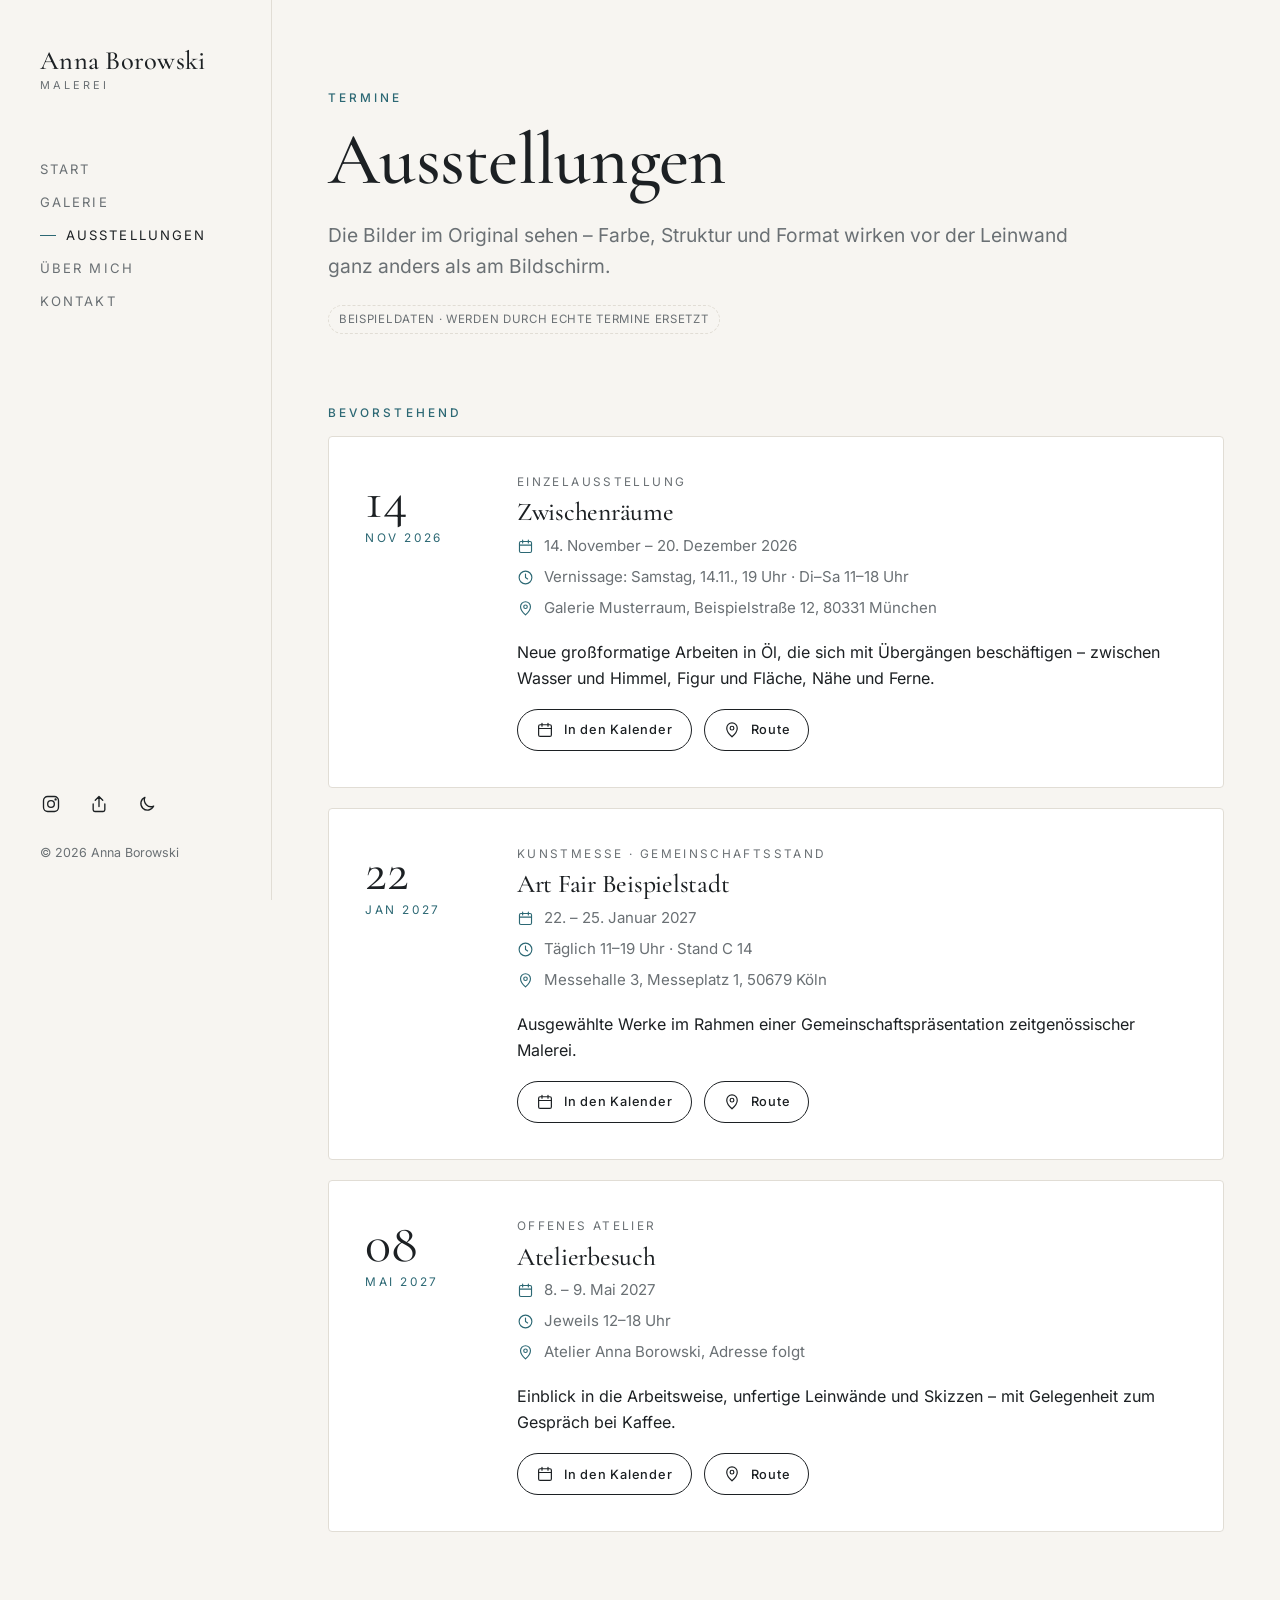
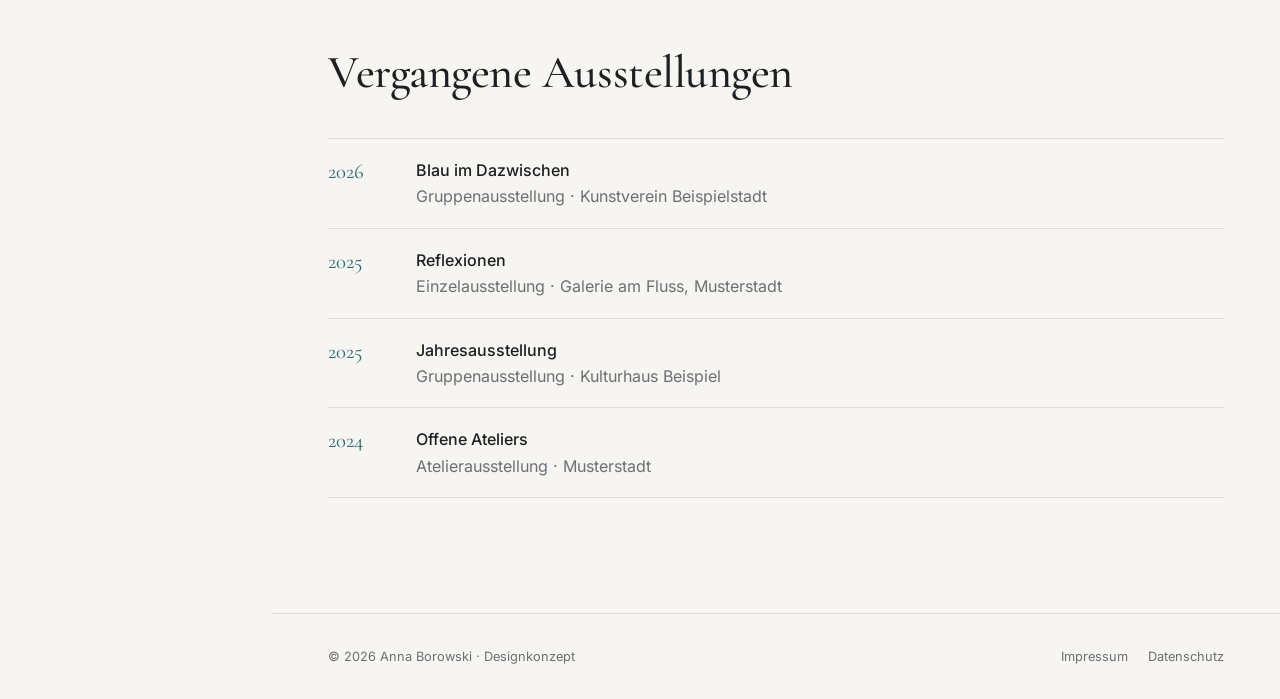
==== ausstellungen.html @ f3c29e10 "Website-Konzept für Anna Borowski Statisches Designkonzept (HTML/CSS/JS, ohne Build) für GitHub Page" ====
<!doctype html>
<html lang="de">
<head>
  <meta charset="utf-8">
  <meta name="viewport" content="width=device-width, initial-scale=1, viewport-fit=cover">
  <title>Ausstellungen · Anna Borowski</title>
  <meta name="description" content="Bevorstehende und vergangene Ausstellungen von Anna Borowski.">
  <!-- Konzept-Demo: nicht von Suchmaschinen indexieren lassen -->
  <meta name="robots" content="noindex, nofollow">
  <meta name="theme-color" content="#f7f5f1">
  <link rel="icon" href="assets/img/favicon.svg" type="image/svg+xml">
  <link rel="preload" href="assets/fonts/cormorant-garamond-latin-500-normal.woff2" as="font" type="font/woff2" crossorigin>
  <script>
    /* Theme vor dem ersten Rendern setzen (verhindert Aufblitzen) */
    (function () {
      var t = null;
      try { t = localStorage.getItem("theme"); } catch (e) {}
      if (t !== "light" && t !== "dark") t = matchMedia("(prefers-color-scheme: dark)").matches ? "dark" : "light";
      document.documentElement.dataset.theme = t;
    })();
  </script>
  <link rel="stylesheet" href="assets/css/style.css">
  <script src="assets/js/data.js" defer></script>
  <script src="assets/js/main.js" defer></script>
</head>
<body>
  <a class="skip-link" href="#main">Zum Inhalt springen</a>

  <!-- Kopfzeile (nur Smartphone/Tablet) -->
  <header class="topbar">
    <a class="brand" href="index.html"><span class="brand__name">Anna Borowski</span></a>
    <div class="topbar__actions">
      <button class="icon-btn" type="button" data-share aria-label="Seite teilen"><svg viewBox="0 0 24 24" fill="none" stroke="currentColor" stroke-width="1.6" stroke-linecap="round" stroke-linejoin="round" aria-hidden="true"><path d="M12 15V3M7.5 7.5L12 3l4.5 4.5"/><path d="M5 12v7a2 2 0 002 2h10a2 2 0 002-2v-7"/></svg></button>
      <button class="icon-btn" type="button" data-theme-toggle aria-label="Dunkles Design aktivieren"><svg class="icon-moon" viewBox="0 0 24 24" fill="none" stroke="currentColor" stroke-width="1.6" stroke-linecap="round" stroke-linejoin="round" aria-hidden="true"><path d="M20 14.5A8 8 0 019.5 4a8 8 0 1010.5 10.5z"/></svg><svg class="icon-sun" viewBox="0 0 24 24" fill="none" stroke="currentColor" stroke-width="1.6" stroke-linecap="round" aria-hidden="true"><circle cx="12" cy="12" r="4"/><path d="M12 2.5v2M12 19.5v2M4.6 4.6L6 6M18 18l1.4 1.4M2.5 12h2M19.5 12h2M4.6 19.4L6 18M18 6l1.4-1.4"/></svg></button>
      <button class="icon-btn menu-btn" type="button" data-menu-toggle aria-controls="site-nav" aria-expanded="false" aria-label="Menü öffnen"><svg viewBox="0 0 24 24" fill="none" stroke="currentColor" stroke-width="1.6" stroke-linecap="round" aria-hidden="true"><path class="bar bar-1" d="M4 7h16"/><path class="bar bar-2" d="M4 12h16"/><path class="bar bar-3" d="M4 17h16"/></svg></button>
    </div>
  </header>

  <!-- Navigation: links auf dem Desktop, Vollbild-Menü auf dem Smartphone -->
  <aside class="sidebar" id="site-nav">
    <a class="brand" href="index.html"><span class="brand__name">Anna Borowski</span><span class="brand__sub">Malerei</span></a>
    <nav class="nav" aria-label="Hauptnavigation">
      <ul>
        <li><a href="index.html">Start</a></li>
        <li><a href="galerie.html">Galerie</a></li>
        <li><a href="ausstellungen.html" aria-current="page">Ausstellungen</a></li>
        <li><a href="ueber-mich.html">Über mich</a></li>
        <li><a href="kontakt.html">Kontakt</a></li>
      </ul>
    </nav>
    <div class="sidebar__foot">
      <div class="sidebar__actions">
        <a class="icon-btn" data-instagram href="https://www.instagram.com/" target="_blank" rel="noopener" aria-label="Instagram" title="Instagram"><svg viewBox="0 0 24 24" fill="none" stroke="currentColor" stroke-width="1.6" stroke-linecap="round" stroke-linejoin="round" aria-hidden="true"><rect x="3" y="3" width="18" height="18" rx="5"/><circle cx="12" cy="12" r="4"/><circle cx="17.5" cy="6.5" r=".6" fill="currentColor"/></svg></a>
        <button class="icon-btn" type="button" data-share aria-label="Seite teilen" title="Seite teilen"><svg viewBox="0 0 24 24" fill="none" stroke="currentColor" stroke-width="1.6" stroke-linecap="round" stroke-linejoin="round" aria-hidden="true"><path d="M12 15V3M7.5 7.5L12 3l4.5 4.5"/><path d="M5 12v7a2 2 0 002 2h10a2 2 0 002-2v-7"/></svg></button>
        <button class="icon-btn" type="button" data-theme-toggle aria-label="Dunkles Design aktivieren"><svg class="icon-moon" viewBox="0 0 24 24" fill="none" stroke="currentColor" stroke-width="1.6" stroke-linecap="round" stroke-linejoin="round" aria-hidden="true"><path d="M20 14.5A8 8 0 019.5 4a8 8 0 1010.5 10.5z"/></svg><svg class="icon-sun" viewBox="0 0 24 24" fill="none" stroke="currentColor" stroke-width="1.6" stroke-linecap="round" aria-hidden="true"><circle cx="12" cy="12" r="4"/><path d="M12 2.5v2M12 19.5v2M4.6 4.6L6 6M18 18l1.4 1.4M2.5 12h2M19.5 12h2M4.6 19.4L6 18M18 6l1.4-1.4"/></svg></button>
      </div>
      <p class="sidebar__legal">© <span data-year>2026</span> Anna Borowski</p>
    </div>
  </aside>

  <main class="main" id="main">

    <div class="container">
      <header class="page-head">
        <p class="eyebrow">Termine</p>
        <h1>Ausstellungen</h1>
        <p class="lead">Die Bilder im Original sehen – Farbe, Struktur und Format wirken vor der Leinwand ganz anders als am Bildschirm.</p>
        <p class="placeholder-note">Beispieldaten · werden durch echte Termine ersetzt</p>
      </header>

      <section aria-labelledby="h-upcoming">
        <h2 id="h-upcoming" class="eyebrow">Bevorstehend</h2>
        <div class="events">
        <article class="event reveal">
          <div class="event__date"><span class="event__day">14</span><span class="event__month">Nov 2026</span></div>
          <div>
            <p class="event__type">Einzelausstellung</p>
            <h3>Zwischenräume</h3>
            <ul class="event__facts">
              <li><svg viewBox="0 0 24 24" fill="none" stroke="currentColor" stroke-width="1.6" stroke-linecap="round" stroke-linejoin="round" aria-hidden="true"><rect x="3.5" y="5" width="17" height="15.5" rx="2"/><path d="M3.5 10h17M8 3v4M16 3v4"/></svg><span>14. November – 20. Dezember 2026</span></li>
              <li><svg viewBox="0 0 24 24" fill="none" stroke="currentColor" stroke-width="1.6" stroke-linecap="round" stroke-linejoin="round" aria-hidden="true"><circle cx="12" cy="12" r="9"/><path d="M12 7v5l3 2"/></svg><span>Vernissage: Samstag, 14.11., 19 Uhr · Di–Sa 11–18 Uhr</span></li>
              <li><svg viewBox="0 0 24 24" fill="none" stroke="currentColor" stroke-width="1.6" stroke-linecap="round" stroke-linejoin="round" aria-hidden="true"><path d="M12 21s-7-6.2-7-11.5a7 7 0 0114 0C19 14.8 12 21 12 21z"/><circle cx="12" cy="9.5" r="2.5"/></svg><span>Galerie Musterraum, Beispielstraße 12, 80331 München</span></li>
            </ul>
            <p class="event__desc">Neue großformatige Arbeiten in Öl, die sich mit Übergängen beschäftigen – zwischen Wasser und Himmel, Figur und Fläche, Nähe und Ferne.</p>
            <div class="btn-row">
              <button class="btn" type="button" data-ics="zwischenraeume-2026" data-start="20261114" data-end="20261221" data-title="Zwischenräume – Anna Borowski" data-location="Galerie Musterraum, Beispielstraße 12, 80331 München"><svg viewBox="0 0 24 24" fill="none" stroke="currentColor" stroke-width="1.6" stroke-linecap="round" stroke-linejoin="round" aria-hidden="true"><rect x="3.5" y="5" width="17" height="15.5" rx="2"/><path d="M3.5 10h17M8 3v4M16 3v4"/></svg> In den Kalender</button>
              <a class="btn" href="https://www.google.com/maps/search/?api=1&amp;query=Beispielstra%C3%9Fe+12+M%C3%BCnchen" target="_blank" rel="noopener"><svg viewBox="0 0 24 24" fill="none" stroke="currentColor" stroke-width="1.6" stroke-linecap="round" stroke-linejoin="round" aria-hidden="true"><path d="M12 21s-7-6.2-7-11.5a7 7 0 0114 0C19 14.8 12 21 12 21z"/><circle cx="12" cy="9.5" r="2.5"/></svg> Route</a>
            </div>
          </div>
        </article>
        <article class="event reveal">
          <div class="event__date"><span class="event__day">22</span><span class="event__month">Jan 2027</span></div>
          <div>
            <p class="event__type">Kunstmesse · Gemeinschaftsstand</p>
            <h3>Art Fair Beispielstadt</h3>
            <ul class="event__facts">
              <li><svg viewBox="0 0 24 24" fill="none" stroke="currentColor" stroke-width="1.6" stroke-linecap="round" stroke-linejoin="round" aria-hidden="true"><rect x="3.5" y="5" width="17" height="15.5" rx="2"/><path d="M3.5 10h17M8 3v4M16 3v4"/></svg><span>22. – 25. Januar 2027</span></li>
              <li><svg viewBox="0 0 24 24" fill="none" stroke="currentColor" stroke-width="1.6" stroke-linecap="round" stroke-linejoin="round" aria-hidden="true"><circle cx="12" cy="12" r="9"/><path d="M12 7v5l3 2"/></svg><span>Täglich 11–19 Uhr · Stand C 14</span></li>
              <li><svg viewBox="0 0 24 24" fill="none" stroke="currentColor" stroke-width="1.6" stroke-linecap="round" stroke-linejoin="round" aria-hidden="true"><path d="M12 21s-7-6.2-7-11.5a7 7 0 0114 0C19 14.8 12 21 12 21z"/><circle cx="12" cy="9.5" r="2.5"/></svg><span>Messehalle 3, Messeplatz 1, 50679 Köln</span></li>
            </ul>
            <p class="event__desc">Ausgewählte Werke im Rahmen einer Gemeinschaftspräsentation zeitgenössischer Malerei.</p>
            <div class="btn-row">
              <button class="btn" type="button" data-ics="kunstmesse-2027" data-start="20270122" data-end="20270126" data-title="Art Fair Beispielstadt – Anna Borowski" data-location="Messehalle 3, Messeplatz 1, 50679 Köln"><svg viewBox="0 0 24 24" fill="none" stroke="currentColor" stroke-width="1.6" stroke-linecap="round" stroke-linejoin="round" aria-hidden="true"><rect x="3.5" y="5" width="17" height="15.5" rx="2"/><path d="M3.5 10h17M8 3v4M16 3v4"/></svg> In den Kalender</button>
              <a class="btn" href="https://www.google.com/maps/search/?api=1&amp;query=Messeplatz+1+K%C3%B6ln" target="_blank" rel="noopener"><svg viewBox="0 0 24 24" fill="none" stroke="currentColor" stroke-width="1.6" stroke-linecap="round" stroke-linejoin="round" aria-hidden="true"><path d="M12 21s-7-6.2-7-11.5a7 7 0 0114 0C19 14.8 12 21 12 21z"/><circle cx="12" cy="9.5" r="2.5"/></svg> Route</a>
            </div>
          </div>
        </article>
        <article class="event reveal">
          <div class="event__date"><span class="event__day">08</span><span class="event__month">Mai 2027</span></div>
          <div>
            <p class="event__type">Offenes Atelier</p>
            <h3>Atelierbesuch</h3>
            <ul class="event__facts">
              <li><svg viewBox="0 0 24 24" fill="none" stroke="currentColor" stroke-width="1.6" stroke-linecap="round" stroke-linejoin="round" aria-hidden="true"><rect x="3.5" y="5" width="17" height="15.5" rx="2"/><path d="M3.5 10h17M8 3v4M16 3v4"/></svg><span>8. – 9. Mai 2027</span></li>
              <li><svg viewBox="0 0 24 24" fill="none" stroke="currentColor" stroke-width="1.6" stroke-linecap="round" stroke-linejoin="round" aria-hidden="true"><circle cx="12" cy="12" r="9"/><path d="M12 7v5l3 2"/></svg><span>Jeweils 12–18 Uhr</span></li>
              <li><svg viewBox="0 0 24 24" fill="none" stroke="currentColor" stroke-width="1.6" stroke-linecap="round" stroke-linejoin="round" aria-hidden="true"><path d="M12 21s-7-6.2-7-11.5a7 7 0 0114 0C19 14.8 12 21 12 21z"/><circle cx="12" cy="9.5" r="2.5"/></svg><span>Atelier Anna Borowski, Adresse folgt</span></li>
            </ul>
            <p class="event__desc">Einblick in die Arbeitsweise, unfertige Leinwände und Skizzen – mit Gelegenheit zum Gespräch bei Kaffee.</p>
            <div class="btn-row">
              <button class="btn" type="button" data-ics="offenes-atelier-2027" data-start="20270508" data-end="20270510" data-title="Atelierbesuch – Anna Borowski" data-location="Atelier Anna Borowski"><svg viewBox="0 0 24 24" fill="none" stroke="currentColor" stroke-width="1.6" stroke-linecap="round" stroke-linejoin="round" aria-hidden="true"><rect x="3.5" y="5" width="17" height="15.5" rx="2"/><path d="M3.5 10h17M8 3v4M16 3v4"/></svg> In den Kalender</button>
              <a class="btn" href="https://www.google.com/maps/search/?api=1&amp;query=Atelier" target="_blank" rel="noopener"><svg viewBox="0 0 24 24" fill="none" stroke="currentColor" stroke-width="1.6" stroke-linecap="round" stroke-linejoin="round" aria-hidden="true"><path d="M12 21s-7-6.2-7-11.5a7 7 0 0114 0C19 14.8 12 21 12 21z"/><circle cx="12" cy="9.5" r="2.5"/></svg> Route</a>
            </div>
          </div>
        </article>
        </div>
      </section>

      <section class="section" aria-labelledby="h-past">
        <div class="section-head"><h2 id="h-past">Vergangene Ausstellungen</h2></div>
        <ul class="timeline reveal">
          <li><span class="year">2026</span><div><strong>Blau im Dazwischen</strong><br><span>Gruppenausstellung · Kunstverein Beispielstadt</span></div></li>
          <li><span class="year">2025</span><div><strong>Reflexionen</strong><br><span>Einzelausstellung · Galerie am Fluss, Musterstadt</span></div></li>
          <li><span class="year">2025</span><div><strong>Jahresausstellung</strong><br><span>Gruppenausstellung · Kulturhaus Beispiel</span></div></li>
          <li><span class="year">2024</span><div><strong>Offene Ateliers</strong><br><span>Atelierausstellung · Musterstadt</span></div></li>
        </ul>
      </section>
    </div>

    <footer class="site-footer">
      <span>© <span data-year>2026</span> Anna Borowski · Designkonzept</span>
      <nav aria-label="Rechtliches"><a href="#">Impressum</a><a href="#">Datenschutz</a></nav>
    </footer>
  </main>
</body>
</html>
---- assets/css/style.css ----
/* ==========================================================================
   Anna Borowski – Designkonzept
   Aufbau: Fonts · Tokens (hell/dunkel) · Basis · Layout (Sidebar/Topbar) ·
           Komponenten · Seiten · Galerie · Lightbox · Dialoge · Utilities
   ========================================================================== */

/* ---------- Fonts (lokal eingebunden, keine Verbindung zu Google) ---------- */
@font-face {
  font-family: "Cormorant Garamond";
  src: url("../fonts/cormorant-garamond-latin-400-normal.woff2") format("woff2");
  font-weight: 400; font-style: normal; font-display: swap;
}
@font-face {
  font-family: "Cormorant Garamond";
  src: url("../fonts/cormorant-garamond-latin-500-normal.woff2") format("woff2");
  font-weight: 500; font-style: normal; font-display: swap;
}
@font-face {
  font-family: "Cormorant Garamond";
  src: url("../fonts/cormorant-garamond-latin-400-italic.woff2") format("woff2");
  font-weight: 400; font-style: italic; font-display: swap;
}
@font-face {
  font-family: "Inter";
  src: url("../fonts/inter-latin-wght-normal.woff2") format("woff2");
  font-weight: 100 900; font-style: normal; font-display: swap;
}

/* ---------- Design-Tokens ---------- */
:root {
  --font-serif: "Cormorant Garamond", "Iowan Old Style", Georgia, serif;
  --font-sans: "Inter", system-ui, -apple-system, "Segoe UI", sans-serif;

  --bg: #f7f5f1;
  --surface: #ffffff;
  --surface-2: #eeebe5;
  --text: #1c2023;
  --muted: #6a7074;
  --line: #e1ddd5;
  --accent: #2c6874;          /* Petrol – aus den Blau-/Türkistönen der Bilder */
  --accent-hover: #22535d;
  --accent-contrast: #ffffff;
  --sold: #b5473a;
  --available: #3c7a5a;
  --shadow-art: 0 1px 2px rgb(30 35 40 / 0.08), 0 18px 40px -22px rgb(30 35 40 / 0.45);
  --backdrop: rgb(20 24 28 / 0.45);

  --sidebar-w: 272px;
  --gutter: 16px;
  --content-max: 1240px;
  --radius: 4px;
  --ease: cubic-bezier(0.22, 0.61, 0.36, 1);

  color-scheme: light;
}

:root[data-theme="dark"] {
  --bg: #121417;
  --surface: #1a1d21;
  --surface-2: #23272c;
  --text: #ebe7e1;
  --muted: #9ba1a7;
  --line: #2d3238;
  --accent: #86bcc7;
  --accent-hover: #a5d0d9;
  --accent-contrast: #0e1215;
  --sold: #e2705f;
  --available: #7cc29b;
  --shadow-art: 0 1px 2px rgb(0 0 0 / 0.4), 0 22px 44px -24px rgb(0 0 0 / 0.9);
  --backdrop: rgb(0 0 0 / 0.6);
  color-scheme: dark;
}

@media (min-width: 640px)  { :root { --gutter: 32px; } }
@media (min-width: 1024px) { :root { --gutter: 56px; } }

/* ---------- Basis ---------- */
*, *::before, *::after { box-sizing: border-box; }

html { -webkit-text-size-adjust: 100%; scroll-behavior: smooth; }

body {
  margin: 0;
  font-family: var(--font-sans);
  font-size: 1rem;
  line-height: 1.65;
  color: var(--text);
  background: var(--bg);
  -webkit-font-smoothing: antialiased;
  transition: background-color .35s var(--ease), color .35s var(--ease);
}

h1, h2, h3 {
  font-family: var(--font-serif);
  font-weight: 500;
  line-height: 1.1;
  letter-spacing: -0.01em;
  margin: 0 0 .5em;
}
h1 { font-size: clamp(2.6rem, 6vw, 4.6rem); }
h2 { font-size: clamp(2rem, 3.6vw, 2.9rem); }
h3 { font-size: 1.6rem; }

p { margin: 0 0 1.1em; }
a { color: inherit; }
a:hover { color: var(--accent); }

img { display: block; max-width: 100%; height: auto; }

button { font: inherit; color: inherit; }

:focus-visible { outline: 2px solid var(--accent); outline-offset: 3px; }

::selection { background: var(--accent); color: var(--accent-contrast); }

.skip-link {
  position: absolute; left: 12px; top: -60px; z-index: 200;
  background: var(--text); color: var(--bg); padding: 10px 16px; border-radius: var(--radius);
}
.skip-link:focus { top: 12px; }

/* Bilderschutz: kein Markieren, Ziehen oder iOS-Long-Press-Menü */
.protected, .protected img {
  -webkit-user-select: none; user-select: none;
  -webkit-user-drag: none;
  -webkit-touch-callout: none;
}

/* ---------- Layout: Topbar (mobil) ---------- */
.topbar {
  position: sticky; top: 0; z-index: 60;
  display: flex; align-items: center; justify-content: space-between; gap: 12px;
  height: 64px; padding: 0 var(--gutter);
  background: color-mix(in srgb, var(--bg) 88%, transparent);
  -webkit-backdrop-filter: blur(12px); backdrop-filter: blur(12px);
  border-bottom: 1px solid transparent;
  transition: border-color .3s;
}
.topbar.is-scrolled { border-bottom-color: var(--line); }
.topbar__actions { display: flex; align-items: center; gap: 4px; }

.brand { text-decoration: none; display: inline-flex; flex-direction: column; line-height: 1; }
.brand:hover { color: inherit; }
.brand__name { font-family: var(--font-serif); font-size: 1.65rem; font-weight: 500; letter-spacing: .01em; }
.brand__sub {
  margin-top: 6px; font-size: .68rem; letter-spacing: .28em; text-transform: uppercase; color: var(--muted);
}

/* ---------- Layout: Sidebar (Desktop) / Menü-Overlay (mobil) ---------- */
.sidebar {
  position: fixed; inset: 0; z-index: 50;
  display: flex; flex-direction: column;
  padding: 96px var(--gutter) 32px;
  background: var(--bg);
  visibility: hidden; opacity: 0;
  transform: translateY(-8px);
  transition: opacity .3s var(--ease), transform .3s var(--ease), visibility 0s linear .3s;
}
.sidebar .brand { display: none; }
.menu-open .sidebar {
  visibility: visible; opacity: 1; transform: none;
  transition: opacity .3s var(--ease), transform .3s var(--ease);
}
.menu-open { overflow: hidden; }

.nav ul { list-style: none; margin: 0; padding: 0; }
.nav a {
  position: relative; display: inline-block; text-decoration: none;
  font-family: var(--font-serif); font-size: 2.3rem; line-height: 1.5;
  color: var(--muted); transition: color .2s;
}
.nav a:hover, .nav a[aria-current="page"] { color: var(--text); }
.nav a[aria-current="page"]::after {
  content: ""; position: absolute; left: 0; right: 0; bottom: .3em; height: 1px; background: var(--accent);
}

.sidebar__foot { margin-top: auto; }
.sidebar__actions { display: flex; gap: 6px; margin-left: -10px; }
.sidebar__legal { margin: 18px 0 0; font-size: .78rem; color: var(--muted); }
.sidebar__legal a { text-decoration: none; }

@media (min-width: 1024px) {
  .topbar { display: none; }
  .sidebar {
    inset: 0 auto 0 0; width: var(--sidebar-w);
    padding: 48px 40px 36px;
    visibility: visible; opacity: 1; transform: none; transition: none;
    border-right: 1px solid var(--line);
    background: var(--bg);
  }
  .sidebar .brand { display: inline-flex; margin-bottom: 64px; }
  .nav li + li { margin-top: 4px; }
  .nav a {
    font-family: var(--font-sans); font-size: .82rem; line-height: 2.2;
    letter-spacing: .16em; text-transform: uppercase;
    padding-left: 0; transition: color .2s, padding-left .25s var(--ease);
  }
  .nav a::before {
    content: ""; position: absolute; left: 0; top: 50%; width: 0; height: 1px; background: var(--accent);
    transition: width .25s var(--ease);
  }
  .nav a:hover, .nav a[aria-current="page"] { padding-left: 26px; }
  .nav a:hover::before, .nav a[aria-current="page"]::before { width: 16px; }
  .nav a[aria-current="page"]::after { display: none; }
  .main { margin-left: var(--sidebar-w); }
}

/* ---------- Icon-Buttons ---------- */
.icon-btn {
  display: inline-grid; place-items: center;
  width: 42px; height: 42px; padding: 0;
  border: 0; border-radius: 50%; background: transparent; color: var(--text);
  cursor: pointer; text-decoration: none;
  transition: background-color .2s, color .2s;
}
.icon-btn:hover { background: var(--surface-2); color: var(--accent); }
.icon-btn svg { width: 20px; height: 20px; }

/* Theme-Schalter: im hellen Modus Mond zeigen, im dunklen die Sonne */
.icon-sun { display: none; }
:root[data-theme="dark"] .icon-sun { display: block; }
:root[data-theme="dark"] .icon-moon { display: none; }

/* Menü-Button (Burger ↔ X) */
.menu-btn .bar { transition: transform .3s var(--ease), opacity .2s; transform-origin: center; }
.menu-open .menu-btn .bar-1 { transform: translateY(5px) rotate(45deg); }
.menu-open .menu-btn .bar-2 { opacity: 0; }
.menu-open .menu-btn .bar-3 { transform: translateY(-5px) rotate(-45deg); }

/* ---------- Hauptbereich ---------- */
.main { min-height: 100vh; display: flex; flex-direction: column; }
.container {
  width: 100%; max-width: var(--content-max);
  margin: 0 auto; padding: 0 var(--gutter);
}
.section { padding: clamp(56px, 9vw, 120px) 0; }
.section + .section { padding-top: 0; }

.page-head { padding: clamp(40px, 7vw, 96px) 0 clamp(32px, 4vw, 56px); }
.page-head h1 { margin-bottom: .25em; }

.eyebrow {
  margin: 0 0 14px; font-family: var(--font-sans); line-height: 1.4; font-size: .74rem; font-weight: 500;
  letter-spacing: .26em; text-transform: uppercase; color: var(--accent);
}
.lead { font-size: clamp(1.05rem, 1.6vw, 1.2rem); color: var(--muted); max-width: 40em; }

.placeholder-note {
  display: inline-flex; align-items: center; gap: 8px;
  margin: 0 0 20px; padding: 4px 10px;
  font-size: .72rem; letter-spacing: .06em; text-transform: uppercase;
  color: var(--muted); border: 1px dashed var(--line); border-radius: 999px;
}

/* ---------- Buttons & Links ---------- */
.btn {
  display: inline-flex; align-items: center; justify-content: center; gap: 10px;
  min-height: 48px; padding: 0 24px;
  border: 1px solid var(--text); border-radius: 999px;
  background: transparent; color: var(--text);
  font-size: .86rem; font-weight: 500; letter-spacing: .06em;
  text-decoration: none; cursor: pointer;
  transition: background-color .2s, color .2s, border-color .2s, transform .2s;
}
.btn:hover { background: var(--text); color: var(--bg); }
.btn--primary { background: var(--accent); border-color: var(--accent); color: var(--accent-contrast); }
.btn--primary:hover { background: var(--accent-hover); border-color: var(--accent-hover); color: var(--accent-contrast); }
.btn svg { width: 18px; height: 18px; }
.btn-row { display: flex; flex-wrap: wrap; gap: 12px; }

.link-arrow {
  display: inline-flex; align-items: center; gap: 8px;
  font-size: .86rem; font-weight: 500; letter-spacing: .06em; text-decoration: none;
  border-bottom: 1px solid currentColor; padding-bottom: 2px;
}
.link-arrow svg { width: 16px; height: 16px; transition: transform .2s var(--ease); }
.link-arrow:hover svg { transform: translateX(4px); }

/* ---------- Startseite ---------- */
.hero { padding: clamp(32px, 6vw, 72px) 0 clamp(56px, 8vw, 110px); }
.hero__grid { display: grid; gap: 40px; align-items: center; }
.hero__text h1 { margin-bottom: .3em; }
.hero__text .lead { margin-bottom: 32px; }
.hero__art { margin: 0; justify-self: center; }
.hero__art button { display: block; padding: 0; border: 0; background: none; cursor: zoom-in; }
.hero__art img { max-height: 76vh; width: auto; box-shadow: var(--shadow-art); }
.hero__art figcaption { margin-top: 14px; font-size: .82rem; color: var(--muted); }
.hero__art figcaption em { font-family: var(--font-serif); font-size: 1.1rem; color: var(--text); }

@media (min-width: 900px) {
  .hero__grid { grid-template-columns: minmax(0, 5fr) minmax(0, 6fr); gap: 64px; }
  .hero__art { justify-self: end; }
}

.section-head {
  display: flex; flex-wrap: wrap; align-items: end; justify-content: space-between; gap: 16px 32px;
  margin-bottom: 40px;
}
.section-head h2 { margin: 0; }

.statement {
  border-top: 1px solid var(--line); border-bottom: 1px solid var(--line);
  padding: clamp(56px, 8vw, 104px) 0; text-align: center;
}
.statement blockquote {
  margin: 0 auto; max-width: 30em;
  font-family: var(--font-serif); font-style: italic;
  font-size: clamp(1.6rem, 3vw, 2.3rem); line-height: 1.35;
}
.statement cite { display: block; margin-top: 20px; font-style: normal; font-size: .8rem; letter-spacing: .2em; text-transform: uppercase; color: var(--muted); }

.cta-band {
  display: grid; gap: 24px; align-items: center;
  padding: clamp(32px, 5vw, 56px);
  background: var(--surface-2); border-radius: var(--radius);
}
.cta-band h2 { margin: 0 0 .25em; }
.cta-band p { margin: 0; color: var(--muted); }
@media (min-width: 800px) { .cta-band { grid-template-columns: 1fr auto; } }

/* ---------- Ausstellungs-Karten ---------- */
.events { display: grid; gap: 20px; }
.event {
  display: grid; gap: 20px 32px;
  padding: 28px; border: 1px solid var(--line); border-radius: var(--radius);
  background: var(--surface);
  transition: border-color .2s, transform .3s var(--ease);
}
.event:hover { border-color: color-mix(in srgb, var(--accent) 45%, var(--line)); }
.event__date { font-family: var(--font-serif); line-height: 1; }
.event__day { font-size: 3.4rem; }
.event__month { display: block; margin-top: 6px; font-family: var(--font-sans); font-size: .74rem; letter-spacing: .22em; text-transform: uppercase; color: var(--accent); }
.event__type { margin: 0 0 6px; font-size: .74rem; letter-spacing: .2em; text-transform: uppercase; color: var(--muted); }
.event h3 { margin-bottom: .3em; }
.event__facts { list-style: none; margin: 0 0 18px; padding: 0; color: var(--muted); font-size: .94rem; }
.event__facts li { display: flex; gap: 10px; align-items: flex-start; margin-top: 6px; }
.event__facts svg { flex: none; width: 17px; height: 17px; margin-top: 4px; color: var(--accent); }
.event__desc { max-width: 42em; }
.event .btn { min-height: 42px; padding: 0 18px; font-size: .8rem; }
@media (min-width: 720px) { .event { grid-template-columns: 120px 1fr; padding: 36px; } }

.timeline { list-style: none; margin: 0; padding: 0; border-top: 1px solid var(--line); }
.timeline li {
  display: grid; grid-template-columns: 72px 1fr; gap: 16px;
  padding: 18px 0; border-bottom: 1px solid var(--line);
}
.timeline .year { font-family: var(--font-serif); font-size: 1.3rem; color: var(--accent); line-height: 1.4; }
.timeline strong { font-weight: 500; }
.timeline span { color: var(--muted); }

/* ---------- Über mich ---------- */
.about { display: grid; gap: 48px; }
.about__portrait {
  position: relative; margin: 0;
  aspect-ratio: 4 / 5; border-radius: var(--radius); overflow: hidden;
  background:
    radial-gradient(120% 90% at 20% 10%, color-mix(in srgb, var(--accent) 28%, transparent), transparent 60%),
    linear-gradient(160deg, var(--surface-2), color-mix(in srgb, var(--accent) 18%, var(--surface-2)));
  display: grid; place-items: center; text-align: center; color: var(--muted);
}
.about__portrait svg { display: block; width: 44px; height: 44px; margin: 0 auto 10px; opacity: .7; }
.about__portrait span { font-size: .8rem; letter-spacing: .14em; text-transform: uppercase; }
.about__text p:first-of-type::first-letter {
  float: left; font-family: var(--font-serif); font-size: 4.2em; line-height: .8; padding: 6px 10px 0 0; color: var(--accent);
}
@media (min-width: 900px) {
  .about { grid-template-columns: minmax(0, 5fr) minmax(0, 7fr); gap: 72px; align-items: start; }
  .about__portrait { position: sticky; top: 48px; }
}
.facts { display: grid; gap: 40px; margin-top: 56px; }
@media (min-width: 720px) { .facts { grid-template-columns: 1fr 1fr; } }
.facts h3 { font-size: 1.35rem; }

/* ---------- Kontakt ---------- */
.contact { display: grid; gap: 48px; }
@media (min-width: 960px) { .contact { grid-template-columns: minmax(0, 4fr) minmax(0, 6fr); gap: 80px; } }
.contact__list { list-style: none; margin: 32px 0 0; padding: 0; }
.contact__list li { display: flex; gap: 14px; padding: 16px 0; border-top: 1px solid var(--line); }
.contact__list li:last-child { border-bottom: 1px solid var(--line); }
.contact__list svg { flex: none; width: 20px; height: 20px; margin-top: 3px; color: var(--accent); }
.contact__list small { display: block; font-size: .74rem; letter-spacing: .16em; text-transform: uppercase; color: var(--muted); }
.contact__list a { text-decoration: none; }

/* ---------- Formulare ---------- */
.form { display: grid; gap: 22px; }
.form__row { display: grid; gap: 22px; }
@media (min-width: 640px) { .form__row--2 { grid-template-columns: 1fr 1fr; } }
.field { display: grid; gap: 8px; }
.field label { font-size: .78rem; font-weight: 500; letter-spacing: .1em; text-transform: uppercase; color: var(--muted); }
.field input, .field select, .field textarea {
  width: 100%; padding: 14px 16px;
  font: inherit; font-size: 1rem; color: var(--text);
  background: var(--surface); border: 1px solid var(--line); border-radius: var(--radius);
  transition: border-color .2s, box-shadow .2s;
}
.field textarea { min-height: 160px; resize: vertical; }
.field input:focus, .field select:focus, .field textarea:focus {
  outline: none; border-color: var(--accent);
  box-shadow: 0 0 0 3px color-mix(in srgb, var(--accent) 22%, transparent);
}
.check { display: flex; gap: 12px; align-items: flex-start; font-size: .88rem; color: var(--muted); }
.check input { flex: none; width: 18px; height: 18px; margin-top: 3px; accent-color: var(--accent); }
.form__note { font-size: .8rem; color: var(--muted); margin: 0; }
.form-success {
  padding: 40px; text-align: center;
  border: 1px solid var(--line); border-radius: var(--radius); background: var(--surface);
}
.form-success svg { width: 44px; height: 44px; color: var(--available); margin: 0 auto 16px; }
.form-success h3 { margin-bottom: .3em; }
.form-success p { color: var(--muted); margin: 0; }

/* ---------- Galerie: Werkzeugleiste ---------- */
.toolbar {
  display: flex; flex-wrap: wrap; justify-content: space-between; align-items: center; gap: 16px;
  padding: 0 0 28px; margin-bottom: 40px; border-bottom: 1px solid var(--line);
}
.segmented { display: inline-flex; gap: 4px; padding: 4px; border-radius: 999px; background: var(--surface-2); }
.segmented button {
  display: inline-flex; align-items: center; gap: 8px;
  min-height: 36px; padding: 0 16px; border: 0; border-radius: 999px;
  background: transparent; color: var(--muted);
  font-size: .8rem; font-weight: 500; letter-spacing: .04em; cursor: pointer;
  transition: background-color .2s, color .2s;
}
.segmented button:hover { color: var(--text); }
.segmented button[aria-pressed="true"] { background: var(--surface); color: var(--text); box-shadow: 0 1px 3px rgb(0 0 0 / .12); }
.segmented svg { width: 16px; height: 16px; }
.segmented .count { opacity: .55; font-variant-numeric: tabular-nums; }
@media (max-width: 520px) {
  .view-switch .label { display: none; }
  .view-switch button { padding: 0 12px; }
}

/* ---------- Galerie: Werk-Karte ---------- */
.work { margin: 0; }
.work__media {
  display: block; width: 100%; padding: 0; border: 0; background: none;
  cursor: zoom-in; position: relative;
}
.work__media img {
  width: 100%; height: auto;
  background: var(--surface-2);
  box-shadow: var(--shadow-art);
  transition: transform .5s var(--ease), box-shadow .5s var(--ease), opacity .3s;
}
.work__media:hover img { transform: translateY(-4px); }
.work__caption {
  display: grid; grid-template-columns: minmax(0, 1fr) auto; column-gap: 12px; align-items: baseline;
  margin-top: 16px;
}
.work__title { font-family: var(--font-serif); font-style: italic; font-size: 1.3rem; line-height: 1.2; }
.work__meta { grid-column: 1 / -1; margin-top: 3px; font-size: .8rem; color: var(--muted); }
.nowrap { white-space: nowrap; }

.inquire-link {
  padding: 4px 0; border: 0; background: none; cursor: pointer;
  font-size: .78rem; font-weight: 500; letter-spacing: .08em; text-transform: uppercase;
  color: var(--accent); border-bottom: 1px solid transparent; transition: border-color .2s;
}
.inquire-link:hover { border-bottom-color: currentColor; }

.status {
  display: inline-flex; align-items: center; gap: 7px;
  font-size: .78rem; letter-spacing: .06em; color: var(--muted); white-space: nowrap;
}
.status::before { content: ""; width: 8px; height: 8px; border-radius: 50%; background: var(--available); }
.status--sold::before { background: var(--sold); }   /* der klassische „rote Punkt“ der Galerien */

/* Layout 1 – Reihen (Justified): gleiche Höhe pro Reihe, Breite folgt dem Seitenverhältnis */
.gallery--rows { --row-h: 300px; display: flex; flex-wrap: wrap; gap: 56px 36px; }
.gallery--rows .work { flex-basis: calc(var(--r) * var(--row-h)); flex-shrink: 1; min-width: 0; }
.gallery--rows::after { content: ""; flex: 999 1 0; }
@media (max-width: 1279px) { .gallery--rows { --row-h: 240px; } }
@media (max-width: 599px)  { .gallery--rows .work { flex-basis: 100% !important; } }

/* Layout 2 – Mosaik (Masonry-Spalten) */
.gallery--masonry { columns: 3 260px; column-gap: 36px; }
.gallery--masonry .work { break-inside: avoid; margin-bottom: 48px; }

/* Layout 3 – Einzeln: wie ein Rundgang durch die Ausstellung */
.gallery--single { display: grid; gap: clamp(72px, 10vw, 140px); }
.gallery--single .work { display: grid; justify-items: center; }
.gallery--single .work__media { width: auto; }
.gallery--single .work__media img { width: auto; max-height: 78vh; margin: 0 auto; }
.gallery--single .work__caption { grid-template-columns: 1fr; justify-items: center; text-align: center; }
.gallery--single .work__action { order: 3; margin-top: 12px; }
.gallery--single .work__title { font-size: 1.7rem; }

.gallery-empty { padding: 60px 0; text-align: center; color: var(--muted); }

/* Einblend-Animation */
.reveal { opacity: 0; transform: translateY(18px); transition: opacity .7s var(--ease), transform .7s var(--ease); }
.reveal.is-visible { opacity: 1; transform: none; }

/* ---------- Lightbox ---------- */
.lightbox {
  position: fixed; inset: 0; z-index: 100;
  display: grid; grid-template-rows: 1fr auto;
  background: var(--bg);
  opacity: 0; visibility: hidden;
  transition: opacity .3s var(--ease), visibility 0s linear .3s;
}
.lightbox.is-open { opacity: 1; visibility: visible; transition: opacity .3s var(--ease); }
.lightbox__stage { position: relative; display: grid; place-items: center; min-height: 0; padding: 64px 12px 12px; }
.lightbox__figure { position: relative; margin: 0; max-width: 100%; max-height: 100%; display: grid; place-items: center; }
.lightbox__img {
  max-width: 100%; max-height: calc(100vh - 230px); width: auto; height: auto;
  box-shadow: var(--shadow-art);
  transition: opacity .25s var(--ease);
}
.lightbox__img.is-loading { opacity: .35; }
.lightbox__shield { position: absolute; inset: 0; }   /* liegt über dem Bild → kein „Bild speichern unter“ */
.lightbox__info {
  padding: 16px var(--gutter) max(20px, env(safe-area-inset-bottom));
  border-top: 1px solid var(--line);
  display: grid; grid-template-columns: 1fr auto; gap: 8px 16px; align-items: center;
}
.lightbox__count { grid-column: 1 / -1; margin: 0; font-size: .72rem; letter-spacing: .2em; color: var(--muted); }
.lightbox__title { margin: 0; font-style: italic; font-weight: 400; font-size: 1.6rem; }
.lightbox__meta { margin: 2px 0 0; font-size: .84rem; color: var(--muted); }
.lightbox__status { margin: 10px 0 0; }
.lightbox__price { font-size: .78rem; color: var(--muted); }
.lightbox__buttons { display: flex; gap: 8px; align-items: center; }
.lightbox__buttons .btn { min-height: 44px; padding: 0 18px; font-size: .8rem; }
.lightbox__buttons .btn--share { width: 44px; padding: 0; }
.lightbox__buttons .btn--share .label { display: none; }

.lightbox__close, .lightbox__nav {
  position: absolute; z-index: 2;
  display: grid; place-items: center; width: 48px; height: 48px;
  border: 0; border-radius: 50%; padding: 0;
  background: color-mix(in srgb, var(--surface) 80%, transparent); color: var(--text);
  cursor: pointer; transition: background-color .2s, color .2s;
}
.lightbox__close:hover, .lightbox__nav:hover { background: var(--surface); color: var(--accent); }
.lightbox__close svg, .lightbox__nav svg { width: 22px; height: 22px; }
.lightbox__close { top: 10px; right: 10px; }
.lightbox__nav { top: 50%; transform: translateY(-50%); }
.lightbox__prev { left: 8px; }
.lightbox__next { right: 8px; }

@media (max-width: 719px) {
  .lightbox__nav { top: auto; bottom: 18px; transform: none; }
  .lightbox__stage { padding-bottom: 76px; }
  .lightbox__img { max-height: calc(100vh - 300px); }
  .lightbox__info { grid-template-columns: 1fr; gap: 12px; }
  .lightbox__buttons .btn--primary { flex: 1; }
}

@media (min-width: 1024px) {
  .lightbox { grid-template-rows: none; grid-template-columns: 1fr 340px; }
  .lightbox__stage { padding: 48px 88px; }
  .lightbox__img { max-height: calc(100vh - 96px); }
  .lightbox__info {
    border-top: 0; border-left: 1px solid var(--line);
    grid-template-columns: 1fr; align-content: center; padding: 48px 40px;
  }
  .lightbox__count { margin-bottom: 24px; }
  .lightbox__title { font-size: 2.3rem; }
  .lightbox__buttons { margin-top: 28px; flex-direction: column; align-items: stretch; }
  .lightbox__buttons .btn--share { width: auto; padding: 0 18px; }
  .lightbox__buttons .btn--share .label { display: inline; }
  .lightbox__prev { left: 20px; }
  .lightbox__next { right: 20px; }
  .lightbox__close { top: 20px; right: 360px; }
}

/* ---------- Dialoge (Kaufanfrage, Teilen) ---------- */
.dialog {
  width: min(560px, calc(100vw - 24px)); max-height: calc(100vh - 24px);
  padding: 0; border: 0; border-radius: 8px;
  background: var(--bg); color: var(--text);
  box-shadow: 0 30px 80px -20px rgb(0 0 0 / .5);
}
.dialog::backdrop { background: var(--backdrop); -webkit-backdrop-filter: blur(3px); backdrop-filter: blur(3px); }
.dialog[open] { animation: dialog-in .3s var(--ease); }
@keyframes dialog-in { from { opacity: 0; transform: translateY(12px) scale(.98); } }
.dialog__inner { padding: 32px clamp(20px, 5vw, 40px) 36px; }
.dialog__head { display: flex; justify-content: space-between; align-items: start; gap: 16px; margin-bottom: 24px; }
.dialog__head h2 { font-size: 2rem; margin: 0; }
.dialog__head .icon-btn { margin: -6px -10px 0 0; }
.dialog__work { display: flex; gap: 16px; align-items: center; padding: 14px; margin-bottom: 24px; background: var(--surface-2); border-radius: var(--radius); }
.dialog__work img { width: 64px; height: 64px; object-fit: cover; border-radius: 2px; }
.dialog__work strong { display: block; font-family: var(--font-serif); font-style: italic; font-weight: 400; font-size: 1.3rem; line-height: 1.2; }
.dialog__work span { font-size: .82rem; color: var(--muted); }

.share-list { display: grid; gap: 8px; list-style: none; margin: 0; padding: 0; }
.share-list a, .share-list button {
  display: flex; align-items: center; gap: 14px; width: 100%;
  padding: 14px 16px; border: 1px solid var(--line); border-radius: var(--radius);
  background: var(--surface); text-decoration: none; text-align: left; cursor: pointer;
  transition: border-color .2s, color .2s;
}
.share-list a:hover, .share-list button:hover { border-color: var(--accent); color: var(--accent); }
.share-list svg { width: 20px; height: 20px; }

/* ---------- Toast ---------- */
.toast {
  position: fixed; left: 50%; bottom: 28px; z-index: 300;
  max-width: calc(100vw - 32px);
  padding: 12px 20px; border-radius: 999px;
  background: var(--text); color: var(--bg); font-size: .86rem;
  transform: translate(-50%, 20px); opacity: 0; pointer-events: none;
  transition: opacity .25s, transform .25s var(--ease);
}
.toast.is-visible { opacity: 1; transform: translate(-50%, 0); }

/* ---------- Footer ---------- */
.site-footer {
  margin-top: auto;
  padding: 32px var(--gutter);
  border-top: 1px solid var(--line);
  display: flex; flex-wrap: wrap; justify-content: space-between; gap: 8px 24px;
  font-size: .8rem; color: var(--muted);
}
.site-footer a { text-decoration: none; }
.site-footer nav { display: flex; gap: 20px; }

/* ---------- Bewegung reduzieren ---------- */
@media (prefers-reduced-motion: reduce) {
  *, *::before, *::after { animation-duration: .01ms !important; transition-duration: .01ms !important; scroll-behavior: auto !important; }
  .reveal { opacity: 1; transform: none; }
}
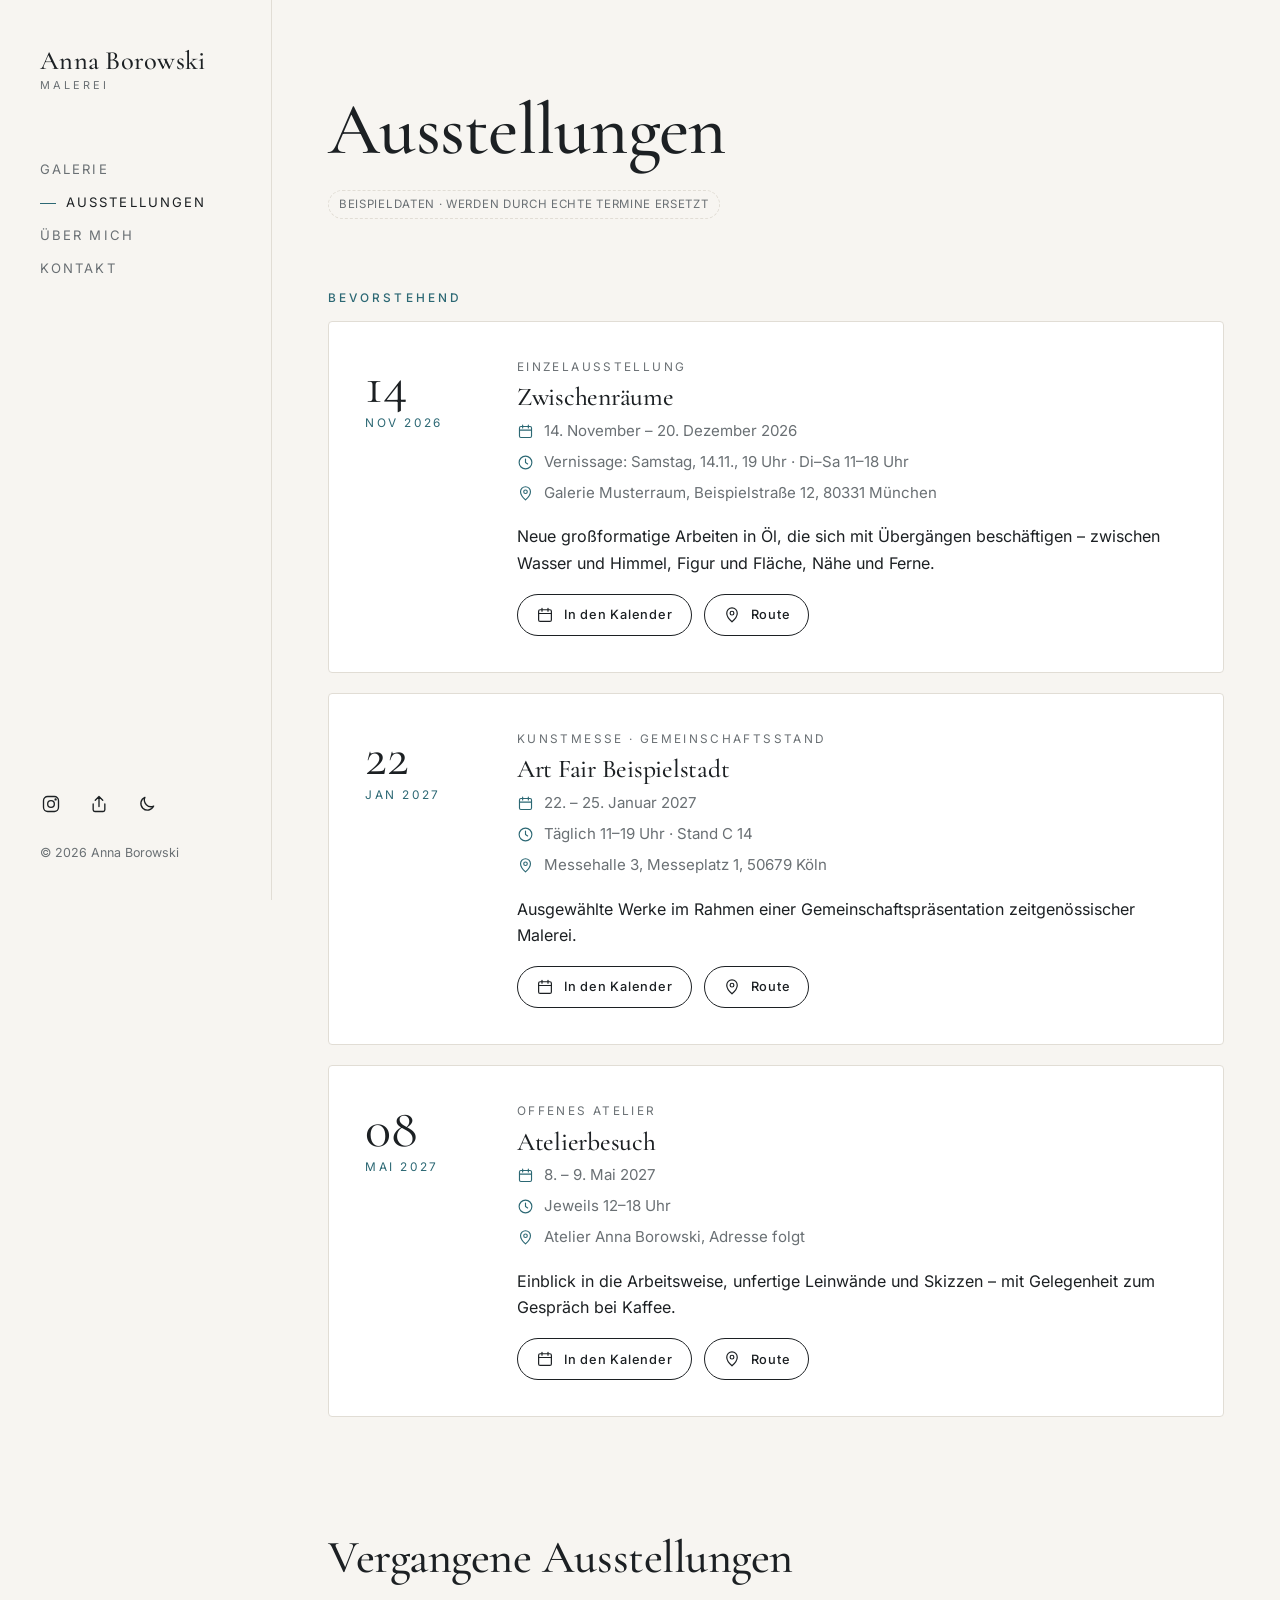
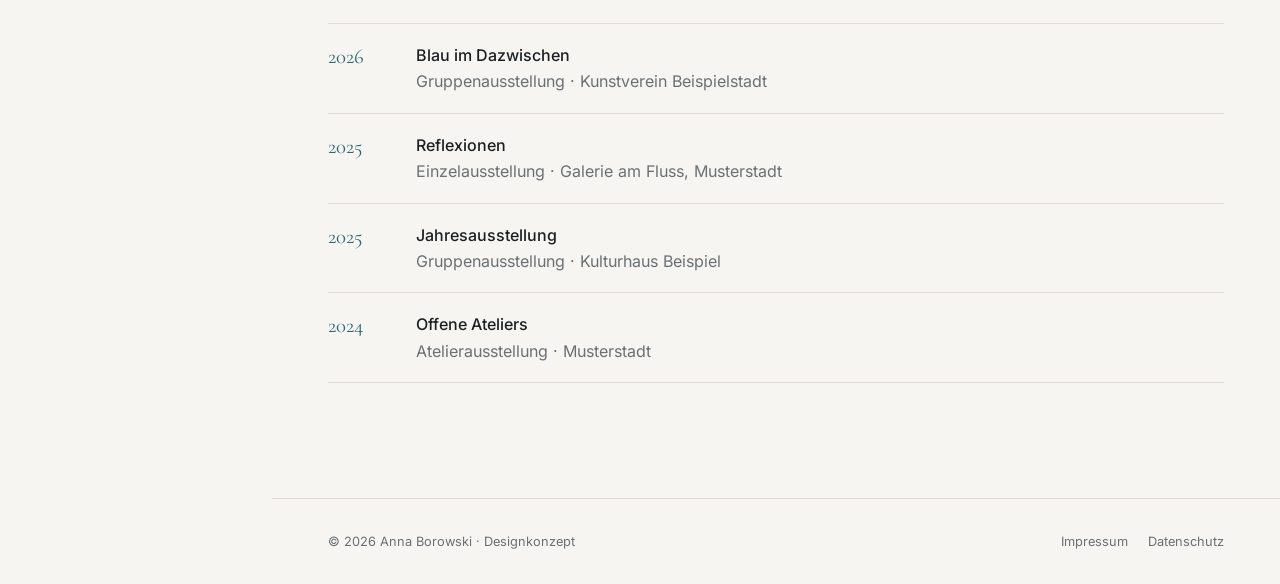
==== commit d26d056f: "Galerie als Startseite, Filter und Zierlinien entfernt - Startseite entfällt, die Galerie ist jetzt " ====
--- a/ausstellungen.html
+++ b/ausstellungen.html
@@ -41,8 +41,7 @@
     <a class="brand" href="index.html"><span class="brand__name">Anna Borowski</span><span class="brand__sub">Malerei</span></a>
     <nav class="nav" aria-label="Hauptnavigation">
       <ul>
-        <li><a href="index.html">Start</a></li>
-        <li><a href="galerie.html">Galerie</a></li>
+        <li><a href="index.html">Galerie</a></li>
         <li><a href="ausstellungen.html" aria-current="page">Ausstellungen</a></li>
         <li><a href="ueber-mich.html">Über mich</a></li>
         <li><a href="kontakt.html">Kontakt</a></li>
@@ -62,9 +61,7 @@
 
     <div class="container">
       <header class="page-head">
-        <p class="eyebrow">Termine</p>
         <h1>Ausstellungen</h1>
-        <p class="lead">Die Bilder im Original sehen – Farbe, Struktur und Format wirken vor der Leinwand ganz anders als am Bildschirm.</p>
         <p class="placeholder-note">Beispieldaten · werden durch echte Termine ersetzt</p>
       </header>
 
--- a/assets/css/style.css
+++ b/assets/css/style.css
@@ -268,55 +268,13 @@
 .btn svg { width: 18px; height: 18px; }
 .btn-row { display: flex; flex-wrap: wrap; gap: 12px; }
 
-.link-arrow {
-  display: inline-flex; align-items: center; gap: 8px;
-  font-size: .86rem; font-weight: 500; letter-spacing: .06em; text-decoration: none;
-  border-bottom: 1px solid currentColor; padding-bottom: 2px;
-}
-.link-arrow svg { width: 16px; height: 16px; transition: transform .2s var(--ease); }
-.link-arrow:hover svg { transform: translateX(4px); }
-
-/* ---------- Startseite ---------- */
-.hero { padding: clamp(32px, 6vw, 72px) 0 clamp(56px, 8vw, 110px); }
-.hero__grid { display: grid; gap: 40px; align-items: center; }
-.hero__text h1 { margin-bottom: .3em; }
-.hero__text .lead { margin-bottom: 32px; }
-.hero__art { margin: 0; justify-self: center; }
-.hero__art button { display: block; padding: 0; border: 0; background: none; cursor: zoom-in; }
-.hero__art img { max-height: 76vh; width: auto; box-shadow: var(--shadow-art); }
-.hero__art figcaption { margin-top: 14px; font-size: .82rem; color: var(--muted); }
-.hero__art figcaption em { font-family: var(--font-serif); font-size: 1.1rem; color: var(--text); }
-
-@media (min-width: 900px) {
-  .hero__grid { grid-template-columns: minmax(0, 5fr) minmax(0, 6fr); gap: 64px; }
-  .hero__art { justify-self: end; }
-}
-
+
+/* ---------- Abschnittskopf ---------- */
 .section-head {
   display: flex; flex-wrap: wrap; align-items: end; justify-content: space-between; gap: 16px 32px;
   margin-bottom: 40px;
 }
 .section-head h2 { margin: 0; }
-
-.statement {
-  border-top: 1px solid var(--line); border-bottom: 1px solid var(--line);
-  padding: clamp(56px, 8vw, 104px) 0; text-align: center;
-}
-.statement blockquote {
-  margin: 0 auto; max-width: 30em;
-  font-family: var(--font-serif); font-style: italic;
-  font-size: clamp(1.6rem, 3vw, 2.3rem); line-height: 1.35;
-}
-.statement cite { display: block; margin-top: 20px; font-style: normal; font-size: .8rem; letter-spacing: .2em; text-transform: uppercase; color: var(--muted); }
-
-.cta-band {
-  display: grid; gap: 24px; align-items: center;
-  padding: clamp(32px, 5vw, 56px);
-  background: var(--surface-2); border-radius: var(--radius);
-}
-.cta-band h2 { margin: 0 0 .25em; }
-.cta-band p { margin: 0; color: var(--muted); }
-@media (min-width: 800px) { .cta-band { grid-template-columns: 1fr auto; } }
 
 /* ---------- Ausstellungs-Karten ---------- */
 .events { display: grid; gap: 20px; }
@@ -411,7 +369,7 @@
 
 /* ---------- Galerie: Werkzeugleiste ---------- */
 .toolbar {
-  display: flex; flex-wrap: wrap; justify-content: space-between; align-items: center; gap: 16px;
+  display: flex; flex-wrap: wrap; justify-content: flex-end; align-items: center; gap: 16px;
   padding: 0 0 28px; margin-bottom: 40px; border-bottom: 1px solid var(--line);
 }
 .segmented { display: inline-flex; gap: 4px; padding: 4px; border-radius: 999px; background: var(--surface-2); }
@@ -425,7 +383,6 @@
 .segmented button:hover { color: var(--text); }
 .segmented button[aria-pressed="true"] { background: var(--surface); color: var(--text); box-shadow: 0 1px 3px rgb(0 0 0 / .12); }
 .segmented svg { width: 16px; height: 16px; }
-.segmented .count { opacity: .55; font-variant-numeric: tabular-nums; }
 @media (max-width: 520px) {
   .view-switch .label { display: none; }
   .view-switch button { padding: 0 12px; }
@@ -485,8 +442,6 @@
 .gallery--single .work__caption { grid-template-columns: 1fr; justify-items: center; text-align: center; }
 .gallery--single .work__action { order: 3; margin-top: 12px; }
 .gallery--single .work__title { font-size: 1.7rem; }
-
-.gallery-empty { padding: 60px 0; text-align: center; color: var(--muted); }
 
 /* Einblend-Animation */
 .reveal { opacity: 0; transform: translateY(18px); transition: opacity .7s var(--ease), transform .7s var(--ease); }
